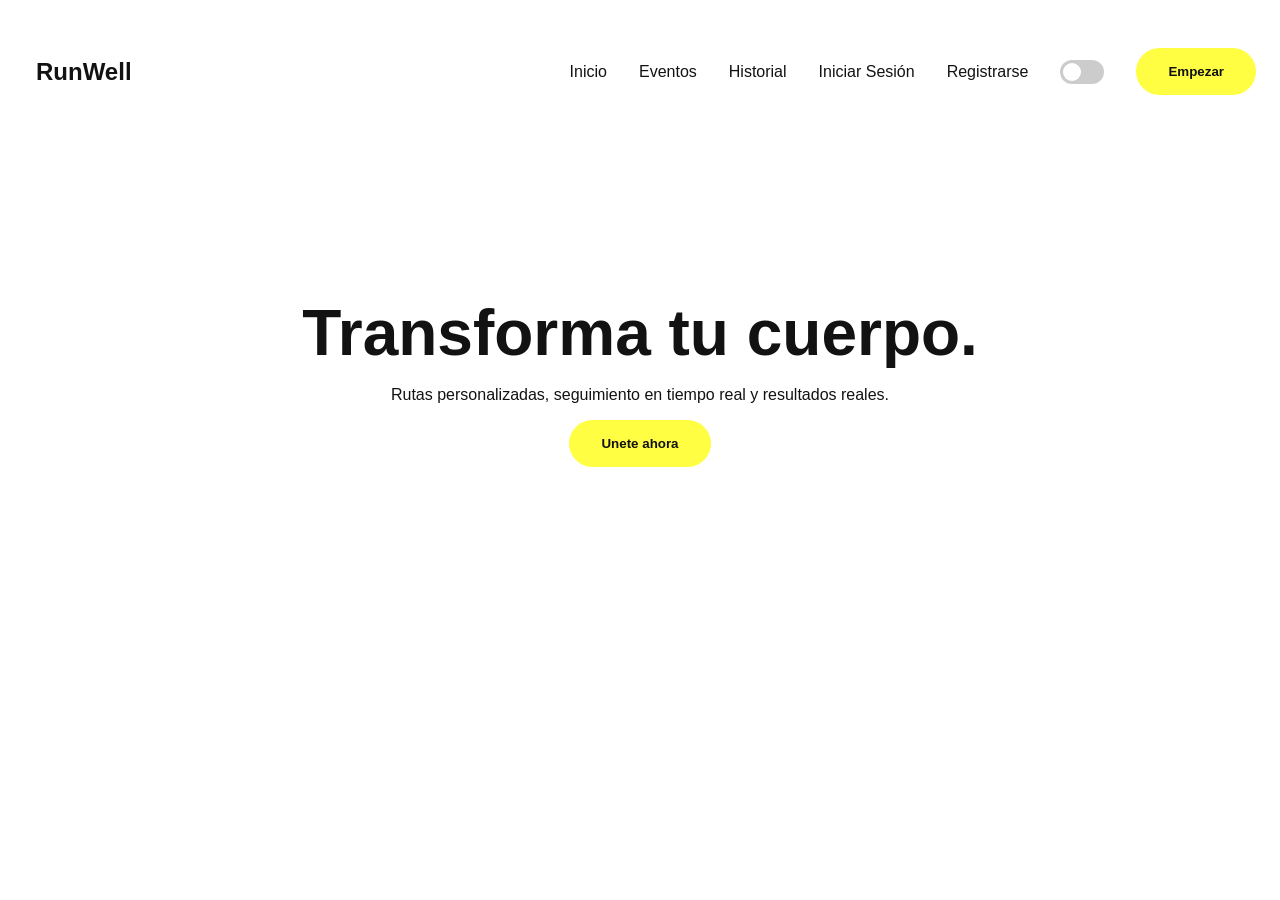
==== index.html @ 29b43680 "authModal.style.display = 'none' cambio de display flex por display none para ocultar el panel de se" ====
<!DOCTYPE html>
<html lang="es">
<head>
    <meta charset="UTF-8">
    <meta name="viewport" content="width=device-width, initial-scale=1.0">
    <title>RunWell</title>
    <!-- Estilos por capas (el orden importa: variables → base → resto) -->
    <link rel="stylesheet" href="css/variables.css">
    <link rel="stylesheet" href="css/base.css">
    <link rel="stylesheet" href="css/mapa.css">
    <link rel="stylesheet" href="css/secciones.css">
    <link rel="stylesheet" href="css/responsive.css">
    <!-- Leaflet CSS -->
    <link rel="stylesheet" href="https://unpkg.com/leaflet@1.9.4/dist/leaflet.css" />
</head>
<body>
    <header>
       <nav>
            <div class="nav-left" style="display: flex; align-items: center; gap: 12px;">
                <!-- Círculo de perfil (arriba a la izquierda) -->
                <div id="user-avatar-container" title="Perfil de usuario">
                    <img id="user-avatar-img" src="" alt="Avatar" style="width: 40px; height: 40px; border-radius: 50%; object-fit: cover; border: 2px solid var(--primary); display: none; cursor: pointer;">
                </div>
                <div class="logo">RunWell</div>
            </div>
            
            <!-- Botón de las 3 líneas (Hamburguesa) para móviles -->
            <button class="menu-toggle" id="menuToggle" aria-label="Abrir menú">
                <span></span>
                <span></span>
                <span></span>
            </button>

            <!-- Lista de navegación -->
            <ul id="items" class="nav-links">
                <li><a href="#" id="inicio-btn">Inicio</a></li>
                <li><a href="#" id="eventos-btn">Eventos</a></li>
                <li><a href="#" id="historial-btn">Historial</a></li>
                <!-- Opciones de autenticación -->
                <li><a href="#" id="login-nav-btn">Iniciar Sesión</a></li>
                <li><a href="#" id="register-nav-btn">Registrarse</a></li>
                <li id="logout-li" class="hidden"><a href="#" id="logout-nav-btn" style="color: #ff4d4d;">Cerrar Sesión</a></li>
                <li>
                    <label class="switch">
                        <input type="checkbox" id="theme-toggle">
                        <span class="slider"></span>
                    </label>
                </li>
                <li><button id="cta-btn">Empezar</button></li>
            </ul>
        </nav>
    </header>
    <main>
        <section class="hero">
            <h1>Transforma tu cuerpo.</h1>
            <p>Rutas personalizadas, seguimiento en tiempo real y resultados reales.</p>
            <button id="hero-btn">Unete ahora</button>
        </section>
        
        <section id="planes-section" class="planes-section hidden">
            <h2>Próximos Eventos</h2>
            <div class="planes-grid">
                <!-- Se llenará dinámicamente desde js/eventos.js -->
            </div>
        </section>
        <section id="historial-section" class="planes-section hidden">
    <h2>Historial de Actividades</h2>
    <div id="historial-lista" class="historial-grid"></div>
    <div style="text-align: center; margin-top: 1.5rem;">
      <button id="borrar-historial-btn" class="hidden">Limpiar Historial</button>
    </div>
  </section>
    </main>
    
    <!-- Capa de mapa a pantalla completa (fuera del <main> para no heredar sus estilos) -->
    <div id="map-container" class="map-hidden">
      <button id="close-map">X</button>
      <button id="locate-btn" title="Mi ubicación">📍</button>
      <div id="map"></div>
    </div>

    <!-- Panel flotante: distancia y ritmo en vivo mientras hay actividad -->
    <div id="hud-actividad" class="hud-hidden">
        <div class="hud-cell">
            <span class="hud-valor" id="hud-time">00:00</span>
            <span class="hud-label">Tiempo</span>
        </div>
        <div class="hud-cell">
            <span class="hud-valor" id="hud-dist">0.00</span>
            <span class="hud-label">Kilómetros</span>
        </div>
        <div class="hud-cell">
            <span class="hud-valor" id="hud-ritmo">--:--</span>
            <span class="hud-label">min/km</span>
        </div>
    </div>

    <!-- Prompt de proximidad: aparece cuando estás cerca de una ruta -->
    <div id="proximity-prompt" class="proximity-hidden" role="alertdialog" aria-live="polite">
        <button id="pp-close" class="pp-close" title="Cerrar">✕</button>
        <p class="pp-title">¡Estás en <strong id="pp-ruta">—</strong>!</p>
        <p class="pp-dist" id="pp-dist"></p>
        <p class="pp-sub">¿Qué quieres iniciar?</p>
        <div class="pp-actions">
            <button id="pp-trote" class="pp-btn">🏃 Trote</button>
            <button id="pp-carrera" class="pp-btn pp-btn-alt">⚡ Carrera</button>
        </div>
        <button id="pp-ignorar" class="pp-ignore">Ahora no</button>
    </div>

    <!-- Leaflet JS (global: se carga antes que los módulos de la app) -->
    <script src="https://unpkg.com/leaflet@1.9.4/dist/leaflet.js"></script>
    <!-- MODAL / CONTENEDOR DE AUTENTICACIÓN -->
    <div id="auth-modal" class="map-hidden" style="position: fixed; top: 0; left: 0; width: 100vw; height: 100vh; background: rgba(0,0,0,0.8); z-index: 2000; display: none; justify-content: center; align-items: center; padding: 20px; box-sizing: border-box;">
        <div style="background: var(--bg); color: var(--text); padding: 30px; border-radius: 16px; width: 100%; max-width: 450px; position: relative; border: 2px solid var(--primary); max-height: 90vh; overflow-y: auto;">
            <button id="close-auth-modal" style="position: absolute; top: 15px; right: 15px; background: transparent; border: none; font-size: 20px; color: var(--text); cursor: pointer; font-weight: bold;">✕</button>
            
            <!-- FORMULARIO DE INICIAR SESIÓN -->
            <div id="login-form-container">
                <h2 style="text-align: center; margin-bottom: 20px;">Iniciar Sesión</h2>
                <!-- Imagen de perfil centrada arriba en el formulario -->
                <div style="text-align: center; margin-bottom: 20px;">
                    <img id="login-preview-avatar" src="https://via.placeholder.com/80" alt="Perfil" style="width: 80px; height: 80px; border-radius: 50%; object-fit: cover; border: 3px solid var(--primary); display: inline-block;">
                </div>
                <form id="login-form" style="display: flex; flex-direction: column; gap: 15px;">
                    <div>
                        <label style="display: block; margin-bottom: 5px; font-size: 0.9rem;">Correo Electrónico</label>
                        <input type="email" id="login-email" required style="width: 100%; padding: 10px; border-radius: 8px; border: 1px solid var(--text); background: var(--bg); color: var(--text); box-sizing: border-box;">
                    </div>
                    <div>
                        <label style="display: block; margin-bottom: 5px; font-size: 0.9rem;">Contraseña</label>
                        <input type="password" id="login-password" required style="width: 100%; padding: 10px; border-radius: 8px; border: 1px solid var(--text); background: var(--bg); color: var(--text); box-sizing: border-box;">
                    </div>
                    <button type="submit" style="margin-top: 10px; width: 100%; padding: 12px; font-size: 1rem;">Entrar</button>
                </form>
                <p style="text-align: center; margin-top: 15px; font-size: 0.9rem;">
                    ¿No tienes cuenta? <a href="#" id="switch-to-register" style="color: var(--primary); font-weight: bold;">Regístrate aquí</a>
                </p>
            </div>

            <!-- FORMULARIO DE REGISTRO -->
            <div id="register-form-container" class="hidden">
                <h2 style="text-align: center; margin-bottom: 20px;">Crear Cuenta</h2>
                <form id="register-form" style="display: flex; flex-direction: column; gap: 12px;">
                    <div style="text-align: center;">
                        <label style="display: block; margin-bottom: 5px; font-size: 0.9rem;">Foto de Perfil</label>
                        <input type="file" id="reg-avatar" accept="image/*" style="font-size: 0.85rem;">
                    </div>
                    <div>
                        <label style="display: block; margin-bottom: 5px; font-size: 0.9rem;">Nombre</label>
                        <input type="text" id="reg-nombre" required style="width: 100%; padding: 8px; border-radius: 8px; border: 1px solid var(--text); background: var(--bg); color: var(--text); box-sizing: border-box;">
                    </div>
                    <div>
                        <label style="display: block; margin-bottom: 5px; font-size: 0.9rem;">Apellido</label>
                        <input type="text" id="reg-apellido" required style="width: 100%; padding: 8px; border-radius: 8px; border: 1px solid var(--text); background: var(--bg); color: var(--text); box-sizing: border-box;">
                    </div>
                    <div>
                        <label style="display: block; margin-bottom: 5px; font-size: 0.9rem;">Correo Electrónico</label>
                        <input type="email" id="reg-email" required style="width: 100%; padding: 8px; border-radius: 8px; border: 1px solid var(--text); background: var(--bg); color: var(--text); box-sizing: border-box;">
                    </div>
                    <div>
                        <label style="display: block; margin-bottom: 5px; font-size: 0.9rem;">Contraseña</label>
                        <input type="password" id="reg-password" required style="width: 100%; padding: 8px; border-radius: 8px; border: 1px solid var(--text); background: var(--bg); color: var(--text); box-sizing: border-box;">
                    </div>
                    <div>
                        <label style="display: block; margin-bottom: 5px; font-size: 0.9rem;">Confirmar Contraseña</label>
                        <input type="password" id="reg-confirm-password" required style="width: 100%; padding: 8px; border-radius: 8px; border: 1px solid var(--text); background: var(--bg); color: var(--text); box-sizing: border-box;">
                    </div>
                    <button type="submit" style="margin-top: 5px; width: 100%; padding: 12px; font-size: 1rem;">Registrarse</button>
                </form>
                <p style="text-align: center; margin-top: 15px; font-size: 0.9rem;">
                    ¿Ya tienes cuenta? <a href="#" id="switch-to-login" style="color: var(--primary); font-weight: bold;">Inicia Sesión</a>
                </p>
            </div>
        </div>
    </div>
    <!-- Módulos ES: el navegador resuelve js/main.js y sus imports -->
    <script type="module" src="js/main.js"></script>
</body>
</html>
---- css/variables.css ----
/* RunWell — variables globales y tema (base del cascade) */

:root {
    --bg: #ffffff;
    --text: #121212;
    --primary: #FFFE42;
}

/* Variables para modo oscuro */
.dark-theme {
    --bg: #121212;
    --text: #ffffff;
    --primary: #d4d400;
}

/* Hack para que los mapas de OpenStreetMap no brillen tanto */
.dark-theme #map {
    filter: invert(90%) hue-rotate(180deg);
}

/* Asegurar que el contenedor del mapa también use el fondo oscuro */
.dark-theme #map-container.map-active {
    background-color: var(--bg);
}

body {
    margin: 0;
    font-family: 'Segoe UI', sans-serif;
    background-color: var(--bg);
    color: var(--text);
}
/* Prevenir desbordamiento horizontal y scroll en dispositivos móviles */
html, body {
    max-width: 100vw;
    overflow-x: hidden;
    margin: 0;
    padding: 0;
}
---- css/base.css ----
/* RunWell — layout base: nav, hero, botones, switch de tema, menú hamburguesa */

nav {
    display: flex;
    justify-content: space-between;
    padding: 2rem 5%;
    align-items: center;
}

nav ul { display: flex; list-style: none; gap: 2rem; align-items: center; }

.logo {
    color: var(--text);
    font-size: 1.5rem;
    font-weight: bold;
}

.hero {
    text-align: center;
    padding: 100px 20px;
    display: block !important;
}

h1 { font-size: 4rem; margin-bottom: 1rem; }

a {  
  text-decoration: none;
  color: var(--text);
}

button {
    background-color: var(--primary);
    color: #121212;
    border: none;
    padding: 1rem 2rem;
    border-radius: 50px;
    cursor: pointer;
    font-weight: bold;
    transition: transform 0.3s ease;
}

button:hover { transform: scale(1.1); }
.map-hidden { display: none; }

/* Clase para ocultar elementos */
.hidden { display: none !important; }
/* Toggle Switch */
.switch {
    position: relative;
    display: inline-block;
    width: 44px;
    height: 24px;
    cursor: pointer;
    vertical-align: middle;
}

.switch input { display: none; }

.slider {
    position: absolute;
    top: 0; left: 0;
    right: 0; bottom: 0;
    background-color: #ccc;
    border-radius: 24px;
    transition: 0.3s;
}

.slider::before {
    content: "";
    position: absolute;
    height: 18px;
    width: 18px;
    left: 3px;
    bottom: 3px;
    background-color: white;
    border-radius: 50%;
    transition: 0.3s;
}

.switch input:checked + .slider {
    background-color: var(--primary);
}

.switch input:checked + .slider::before {
    transform: translateX(20px);
}
/* --- ESTILOS DEL MENÚ MÓVIL (HAMBURGUESA) --- */

/* Ocultar el botón de 3 líneas en pantallas grandes (PC) */
.menu-toggle {
    display: none;
    flex-direction: column;
    justify-content: space-between;
    width: 30px;
    height: 21px;
    background: transparent;
    border: none;
    cursor: pointer;
    padding: 0;
    z-index: 100;
}

.menu-toggle span {
    width: 100%;
    height: 3px;
    background-color: var(--text);
    border-radius: 2px;
    transition: all 0.3s ease;
}
---- css/mapa.css ----
/* RunWell — mapa, marcadores, popups, prompt de proximidad y panel HUD */

#map-container.map-active {
    display: block;
    position: fixed;
    top: 0; left: 0;
    width: 100vw; height: 100vh;
    z-index: 1000;
    background-color: var(--bg);
}
#map { width: 100%; height: 100%; }

/* Estilo moderno para el botón cerrar */
#close-map {
    position: absolute;
    top: 20px;
    right: 20px;
    z-index: 1001;
    width: 40px;
    height: 40px;
    border-radius: 50%;
    border: none;
    background-color: var(--primary);
    color: var(--text);
    font-weight: bold;
    cursor: pointer;
    box-shadow: 0 2px 10px rgba(0,0,0,0.2);
    display: flex;
    align-items: center;
    justify-content: center;
    padding: 0;
    transition: transform 0.2s;
    font-size: 20px;
}

#close-map:hover { transform: scale(1.1); }

/* Botón para centrar en la ubicación del usuario */
#locate-btn {
    position: absolute;
    bottom: 20px;
    left: 20px;
    z-index: 1001;
    width: 40px;
    height: 40px;
    border-radius: 50%;
    border: none;
    background-color: var(--primary);
    color: var(--text);
    font-size: 20px;
    cursor: pointer;
    box-shadow: 0 2px 10px rgba(0,0,0,0.2);
    display: flex;
    align-items: center;
    justify-content: center;
    padding: 0;
    transition: transform 0.2s;
}

#locate-btn:hover { transform: scale(1.1); }

/* Marcadores personalizados */
.custom-marker {
    background-color: var(--primary);
    border: 2px solid var(--text);
    border-radius: 50%;
    width: 15px !important;
    height: 15px !important;
}

/* Marcador de la ubicación del usuario */
.user-marker {
    background-color: #4285F4;
    border: 2px solid #ffffff;
    border-radius: 50%;
    box-shadow: 0 0 8px rgba(66, 133, 244, 0.7);
    width: 20px !important;
    height: 20px !important;
}

/* Alerta de error del GPS (la crea js/geolocalizacion.js) */
#alerta-gps {
    position: fixed;
    bottom: 20px;
    right: 20px;
    z-index: 2000;
    background: #ff4d4d;
    color: white;
    padding: 12px 18px;
    border-radius: 8px;
    font-weight: bold;
    box-shadow: 0 4px 12px rgba(0, 0, 0, 0.3);
    font-size: 0.9rem;
    transition: opacity 0.3s;
}

#alerta-gps.oculta { opacity: 0; }

/* Variante informativa (coordenadas/precisión al pulsar 📍): no es un error */
#alerta-gps.info { background: #2563eb; }

.popup-btn {
    margin-top: 5px;
    width: 100%;
    cursor: pointer;
    background-color: var(--primary);
    border: none;
    padding: 5px;
    border-radius: 5px;
    font-weight: bold;
}
/* --- PROMPT DE PROXIMIDAD (detección de ruta cercana) --- */
.proximity-hidden { display: none !important; }

#proximity-prompt {
    position: fixed;
    bottom: 24px;
    left: 50%;
    transform: translateX(-50%) translateY(0);
    z-index: 1200;
    width: min(92vw, 360px);
    padding: 18px 20px;
    background-color: var(--bg);
    color: var(--text);
    border: 2px solid var(--primary);
    border-radius: 16px;
    box-shadow: 0 8px 30px rgba(0, 0, 0, 0.35);
    text-align: center;
    animation: fadeIn 0.35s ease-out;
}

.pp-close {
    position: absolute;
    top: 8px;
    right: 10px;
    width: 28px;
    height: 28px;
    padding: 0;
    border-radius: 50%;
    background: transparent;
    color: var(--text);
    font-size: 16px;
    font-weight: bold;
}

.pp-title {
    margin: 0 24px 4px 0;
    font-size: 1.1rem;
    font-weight: bold;
}

.pp-dist {
    margin: 0 0 6px;
    font-size: 0.85rem;
    opacity: 0.75;
}

.pp-sub {
    margin: 8px 0 12px;
    font-size: 0.95rem;
    opacity: 0.9;
}

.pp-actions {
    display: flex;
    gap: 10px;
    justify-content: center;
}

.pp-btn {
    flex: 1;
    padding: 12px 10px;
    font-size: 0.95rem;
    background-color: var(--primary);
    color: #121212;
}

.pp-btn-alt {
    background-color: var(--text);
    color: var(--bg);
}

.pp-ignore {
    margin-top: 10px;
    padding: 8px 16px;
    background: transparent;
    color: var(--text);
    border: 1px solid var(--text);
    font-size: 0.85rem;
    font-weight: normal;
    opacity: 0.8;
}

/* Etiqueta del tipo de actividad dentro del popup */
.popup-tipo {
    display: inline-block;
    margin-bottom: 6px;
    padding: 2px 10px;
    font-size: 0.8rem;
    font-weight: bold;
    border-radius: 20px;
    background-color: var(--primary);
    color: #121212;
}

/* --- PANEL EN VIVO DE LA ACTIVIDAD (distancia y ritmo) --- */
.hud-hidden { display: none !important; }

#hud-actividad {
    position: fixed;
    top: 12px;
    left: 50%;
    transform: translateX(-50%);
    z-index: 1050;
    display: flex;
    gap: 18px;
    padding: 10px 18px;
    background-color: var(--bg);
    color: var(--text);
    border: 2px solid var(--primary);
    border-radius: 14px;
    box-shadow: 0 4px 18px rgba(0, 0, 0, 0.3);
    text-align: center;
}

.hud-cell {
    display: flex;
    flex-direction: column;
    min-width: 64px;
}

.hud-valor {
    font-size: 1.3rem;
    font-weight: bold;
    font-variant-numeric: tabular-nums;
    line-height: 1.1;
}

.hud-label {
    font-size: 0.65rem;
    text-transform: uppercase;
    letter-spacing: 0.5px;
    opacity: 0.7;
}

/* --- MEJORAS DE UX/UI --- */
/* Mover los controles de Zoom de Leaflet para evitar que los tape el HUD */
.leaflet-top.leaflet-left {
    top: 70px;
}

/* Estilos de los popups en el mapa */
.leaflet-popup-content-wrapper {
    background-color: var(--bg);
    color: var(--text);
    border: 1px solid var(--primary);
    border-radius: 12px;
}

.leaflet-popup-tip {
    background-color: var(--bg);
}

/* Forzar que el contenedor del mapa ocupe exactamente la pantalla visible */
#map-container.map-active {
    position: fixed;
    top: 0;
    left: 0;
    width: 100vw;
    height: 100vh;
    z-index: 1000;
}
/* Usar el alto dinámico real del navegador móvil (dvh) */
#map-container.map-active {
    height: 100dvh !important;
    width: 100% !important;
}
/* Marcador de ruta con actividad en curso (verde) */
.custom-marker.activo {
    background-color: #2ecc71 !important; /* Verde brillante */
    border: 2px solid #ffffff !important;
    box-shadow: 0 0 10px rgba(46, 204, 113, 0.8);
    transform: scale(1.2); /* Un poco más grande para que destaque */
}
---- css/secciones.css ----
/* RunWell — secciones de contenido: eventos y historial */

/* --- ANIMACIONES --- */
@keyframes fadeIn {
    from { opacity: 0; transform: translateY(20px); }
    to { opacity: 1; transform: translateY(0); }
}

.fade-in { animation: fadeIn 0.5s ease-out forwards; }

/* --- SECCIÓN DE EVENTOS --- */
.planes-section { padding: 50px 20px; text-align: center; }

.planes-grid {
    display: grid;
    grid-template-columns: repeat(auto-fit, minmax(250px, 1fr));
    gap: 20px;
    margin-top: 30px;
    max-width: 800px;
    margin-left: auto;
    margin-right: auto;
}

.event-card {
    border: 2px solid var(--text);
    padding: 20px;
    border-radius: 15px;
}

/* --- HISTORIAL DE ACTIVIDADES --- */
.historial-grid {
    display: grid;
    grid-template-columns: repeat(auto-fill, minmax(280px, 1fr));
    gap: 1.5rem;
    max-width: 1000px;
    margin: 2rem auto;
    padding: 0 1rem;
}

#borrar-historial-btn {
    background-color: transparent;
    color: #ff4d4d;
    border: 1px solid #ff4d4d;
    padding: 0.5rem 1.25rem;
    border-radius: 8px;
    cursor: pointer;
    font-weight: bold;
    transition: background-color 0.2s, color 0.2s;
}

#borrar-historial-btn:hover {
    background-color: #ff4d4d;
    color: #ffffff;
}

/* Tarjetas de historial — MODO CLARO */
.historial-grid > div,
.plane-card {
    background-color: #ffffff;
    color: #000000;
    border: 1.5px solid #000000;
    border-radius: 12px;
    padding: 16px;
    box-shadow: none;
}

.historial-grid > div *,
.plane-card * {
    color: #000000;
}

/* Tarjetas de historial — MODO OSCURO (la app aplica body.dark-theme) */
.dark-theme .historial-grid > div,
.dark-theme .plane-card {
    background-color: #121212;
    color: #ffffff;
    border: 1.5px solid #ffffff;
    box-shadow: none;
}

.dark-theme .historial-grid > div *,
.dark-theme .plane-card * {
    color: #ffffff;
}

/* --- TARJETAS DE EVENTOS EN MODO OSCURO --- */
/* (antes usaban body.dark-mode / [data-theme="dark"], clases que la app
   nunca aplica: las reglas no hacían nada) */
.dark-theme .event-card {
    background-color: #1e1e1e;
    color: #ffffff;
    border: 1px solid rgba(255, 255, 255, 0.1);
}

.dark-theme .event-card h3,
.dark-theme .event-card p {
    color: #ffffff;
}

.dark-theme .event-card button {
    background-color: var(--primary);
    color: #000000;
    font-weight: bold;
}
---- css/responsive.css ----
/* RunWell — media queries: móvil, navbar y menú desplegable */

/* Ajuste para pantallas móviles */
@media (max-width: 600px) {
    #hud-actividad {
        width: 90vw;
        padding: 8px 12px;
        gap: 10px;
    }

    .hud-valor {
        font-size: 1.1rem;
    }

    .hud-label {
        font-size: 0.55rem;
    }
}
/* --- CORRECCIÓN DE LAYOUT MÓVIL (NAVBAR Y MAPA) --- */

/* 1. Ajuste del Header/Navbar para que no se corte a la derecha */
header, nav {
    max-width: 100% !important;
    box-sizing: border-box !important;
    padding-left: 12px !important;
    padding-right: 12px !important;
    overflow: hidden;
}
/* Reducir espacio de la navegación en pantallas móviles */
@media (max-width: 600px) {
    nav a, nav ul li {
        font-size: 0.85rem !important;
        margin: 0 4px !important;
    }

    /* Asegurar que el botón Empezar sea visible y no se desborde */
    #hero-btn, header button {
        padding: 6px 12px !important;
        font-size: 0.8rem !important;
    }

    /* 2. Corregir el mapa y elevar el botón flotante de ubicacion (abajo a la izquierda)
       (antes apuntaba a #btn-ubicar/.locate-btn/#btnUbicar, que no existen:
       el id real es locate-btn, así que la regla no se aplicaba) */
    #locate-btn {
        bottom: 30px !important;
        left: 15px !important;
        z-index: 1001 !important;
    }

    /* Elevar los controles de Zoom para que no estorben */
    .leaflet-bottom.leaflet-left {
        bottom: 25px !important;
    }

    /* Botón X de cerrar mapa ajustado para no quedar tan al borde */
    #close-map {
        top: 15px !important;
        right: 15px !important;
        z-index: 1001 !important;
    }
}
/* --- ESTILOS COMPLETOS DEL MENÚ MÓVIL --- */
@media (max-width: 768px) {
    /* 1. Mostrar el botón de las 3 líneas en el teléfono */
    .menu-toggle {
        display: flex !important;
    }

    /* 2. Estilo de la barra desplegable grande y con fondo sólido */
    nav ul.nav-links, nav ul#items {
        position: absolute;
        top: 70px;
        left: 0;
        width: 100%;
        background-color: var(--bg) !important;
        flex-direction: column;
        align-items: center;
        padding: 30px 0;
        gap: 20px;
        box-shadow: 0 15px 25px rgba(0,0,0,0.5);
        border-bottom: 2px solid var(--primary);
        z-index: 999;
        display: none !important; 
    }

    /* 3. Mostrar el menú cuando JavaScript active la clase */
    nav ul.nav-links.active, nav ul#items.active {
        display: flex !important;
    }

    /* 4. Tamaño cómodo para los enlaces del menú */
    nav ul#items li a {
        font-size: 1.15rem;
        font-weight: 600;
        padding: 5px 10px;
    }
}
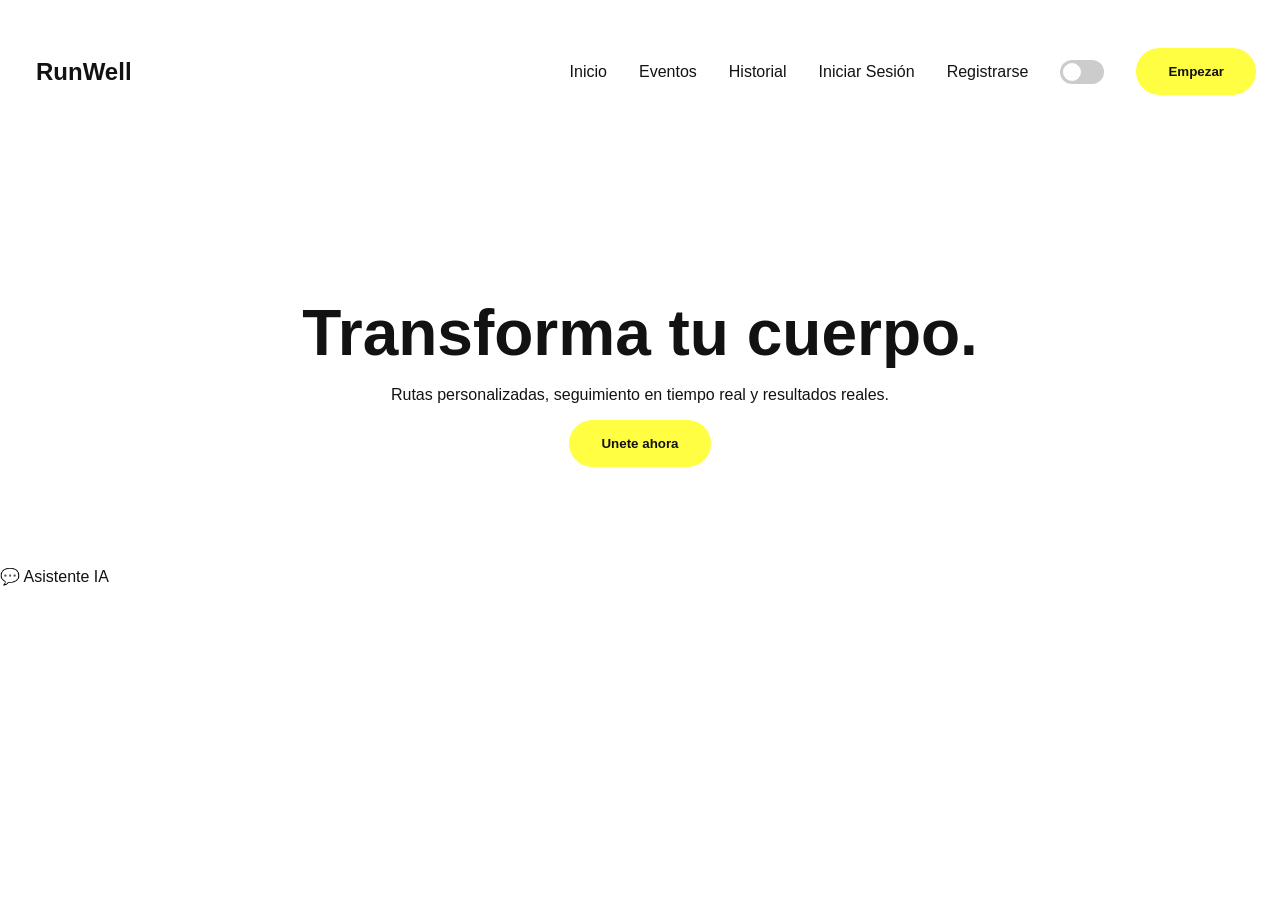
==== commit 8ac56655: "fix: update activities table schema and integrate AI chatbot - Se configuró la columna id con uuid y" ====
--- a/index.html
+++ b/index.html
@@ -142,10 +142,23 @@
             <div id="register-form-container" class="hidden">
                 <h2 style="text-align: center; margin-bottom: 20px;">Crear Cuenta</h2>
                 <form id="register-form" style="display: flex; flex-direction: column; gap: 12px;">
-                    <div style="text-align: center;">
-                        <label style="display: block; margin-bottom: 5px; font-size: 0.9rem;">Foto de Perfil</label>
-                        <input type="file" id="reg-avatar" accept="image/*" style="font-size: 0.85rem;">
-                    </div>
+                    <div style="text-align: center; margin-bottom: 15px;">
+    <label style="display: block; margin-bottom: 5px; font-size: 0.9rem;">Foto de Perfil</label>
+    <div style="position: relative; width: 80px; height: 80px; margin: 0 auto; border-radius: 50%; overflow: hidden; border: 3px solid var(--primary); cursor: pointer;" onclick="document.getElementById('reg-avatar').click();">
+        <img id="reg-preview-avatar" src="https://via.placeholder.com/80" alt="Preview" style="width: 100%; height: 100%; object-fit: cover;">
+    </div>
+    <input type="file" id="reg-avatar" accept="image/*" style="display: none;" onchange="
+        const file = this.files[0];
+        if (file) {
+            const reader = new FileReader();
+            reader.onload = function(e) {
+                document.getElementById('reg-preview-avatar').src = e.target.result;
+            }
+            reader.readAsDataURL(file);
+        }
+    ">
+    <span style="font-size: 0.8rem; color: gray; display: block; margin-top: 5px;">Haz clic en el círculo para elegir foto</span>
+</div>
                     <div>
                         <label style="display: block; margin-bottom: 5px; font-size: 0.9rem;">Nombre</label>
                         <input type="text" id="reg-nombre" required style="width: 100%; padding: 8px; border-radius: 8px; border: 1px solid var(--text); background: var(--bg); color: var(--text); box-sizing: border-box;">
@@ -174,7 +187,51 @@
             </div>
         </div>
     </div>
+    <!-- Prompt de proximidad: aparece cuando estás cerca de una ruta -->
+    <div id="proximity-prompt" class="proximity-hidden" role="alertdialog" aria-live="polite">
+        <button id="pp-close" class="pp-close" title="Cerrar">✕</button>
+        <p class="pp-title">¡Estás en <strong id="pp-ruta">—</strong>!</p>
+        <p class="pp-dist" id="pp-dist"></p>
+        <p class="pp-sub">¿Qué quieres iniciar?</p>
+        <div class="pp-actions">
+            <button id="pp-trote" class="pp-btn">🏃 Trote</button>
+            <button id="pp-carrera" class="pp-btn pp-btn-alt">⚡ Carrera</button>
+        </div>
+        <button id="pp-ignorar" class="pp-ignore">Ahora no</button>
+    </div>
+
+    <!-- ========================================== -->
+    <!-- CHATBOT FLOTANTE DE IA PARA LA PROFESORA     -->
+    <!-- ========================================== -->
+    <div id="chatbot-toggle-btn" class="chatbot-btn">
+        💬 Asistente IA
+    </div>
+
+    <div id="chatbot-container" class="chatbot-box hidden">
+        <div class="chatbot-header">
+            <span>RunWell Bot 🤖</span>
+            <button id="chatbot-close">✕</button>
+        </div>
+        <div id="chatbot-messages" class="chatbot-messages">
+            <div class="bot-msg">¡Hola! Soy tu asistente de RunWell. ¿En qué te ayudo con tus rutas o entrenamientos?</div>
+        </div>
+        <div class="chatbot-input-area">
+            <input type="text" id="chatbot-input" placeholder="Escribe tu duda..." />
+            <button id="chatbot-send">Enviar</button>
+        </div>
+    </div>
+    <!-- ========================================== -->
+
+    <!-- Leaflet JS (global: se carga antes que los módulos de la app) -->
+    <script src="https://unpkg.com/leaflet@1.9.4/dist/leaflet.js"></script>
+    <!-- MODAL / CONTENEDOR DE AUTENTICACIÓN -->
+    <div id="auth-modal" class="map-hidden" ... (todo tu modal de auth de siempre) ...</div>
+
     <!-- Módulos ES: el navegador resuelve js/main.js y sus imports -->
     <script type="module" src="js/main.js"></script>
 </body>
 </html>
+    <!-- Módulos ES: el navegador resuelve js/main.js y sus imports -->
+    <script type="module" src="js/main.js"></script>
+</body>
+</html>
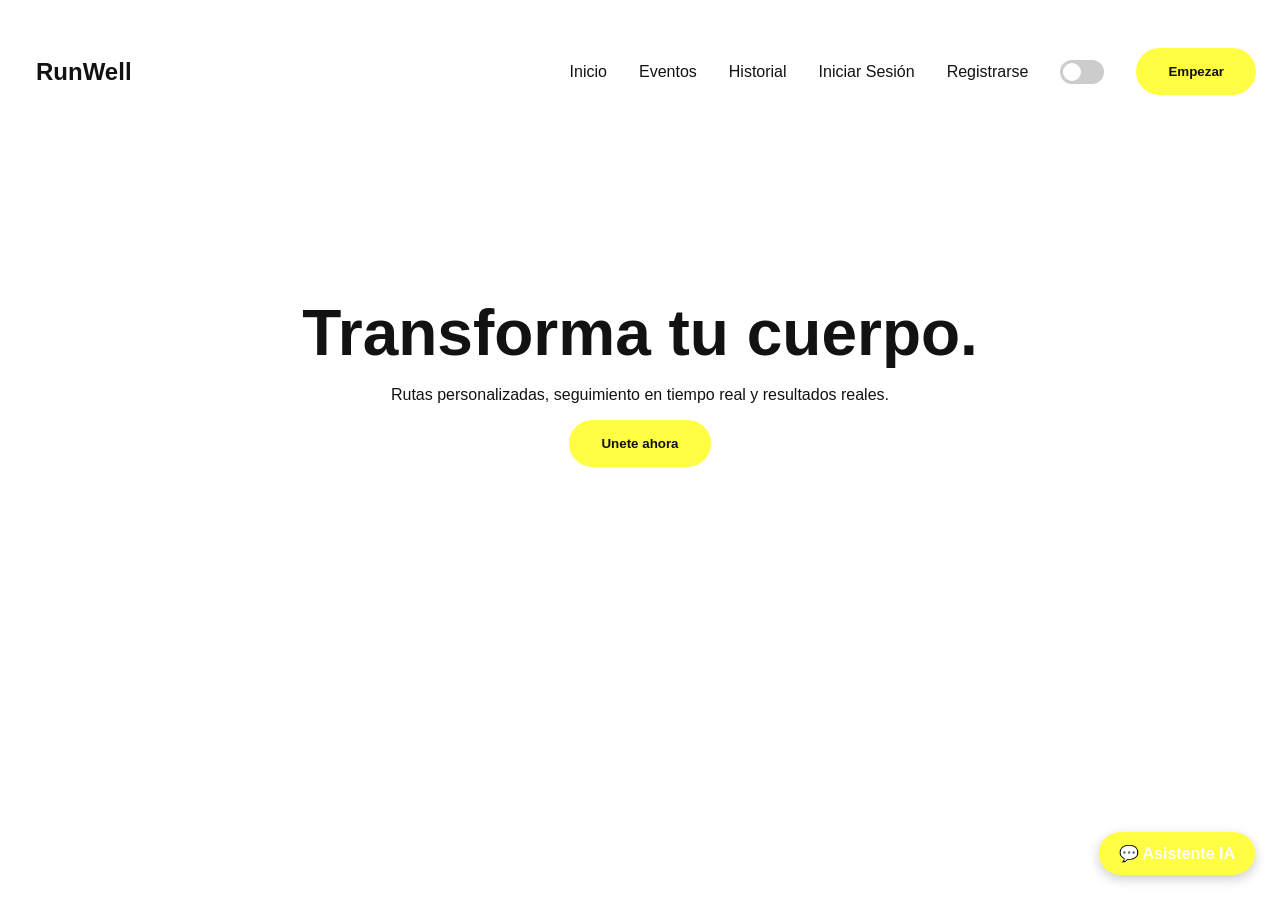
==== commit 539f5cd3: "style: link chatbot.css stylesheet in index.html Se agregó la vinculación de la hoja de estilos chat" ====
--- a/index.html
+++ b/index.html
@@ -12,6 +12,7 @@
     <link rel="stylesheet" href="css/responsive.css">
     <!-- Leaflet CSS -->
     <link rel="stylesheet" href="https://unpkg.com/leaflet@1.9.4/dist/leaflet.css" />
+    <link rel="stylesheet" href="css/chatbot.css">
 </head>
 <body>
     <header>
--- a/css/chatbot.css
+++ b/css/chatbot.css
@@ -0,0 +1,138 @@
+/* ========================================== */
+/* ESTILOS DEL CHATBOT DE IA - RunWell        */
+/* ========================================== */
+
+/* Botón flotante para abrir/cerrar el chat */
+.chatbot-btn {
+    position: fixed;
+    bottom: 25px;
+    right: 25px;
+    background-color: var(--primary, #007bff);
+    color: #fff;
+    padding: 12px 20px;
+    border-radius: 50px;
+    cursor: pointer;
+    font-weight: bold;
+    box-shadow: 0 4px 12px rgba(0, 0, 0, 0.2);
+    z-index: 2500;
+    transition: transform 0.2s ease, background-color 0.2s ease;
+    display: flex;
+    align-items: center;
+    gap: 8px;
+}
+
+.chatbot-btn:hover {
+    transform: scale(1.05);
+    opacity: 0.95;
+}
+
+/* Contenedor principal de la caja de chat */
+.chatbot-box {
+    position: fixed;
+    bottom: 90px;
+    right: 25px;
+    width: 350px;
+    height: 450px;
+    background: var(--bg, #ffffff);
+    color: var(--text, #333333);
+    border: 2px solid var(--primary, #007bff);
+    border-radius: 16px;
+    box-shadow: 0 8px 24px rgba(0, 0, 0, 0.25);
+    display: flex;
+    flex-direction: column;
+    z-index: 2500;
+    overflow: hidden;
+    transition: opacity 0.3s ease, transform 0.3s ease;
+}
+
+/* Clase para ocultar el chat */
+.chatbot-box.hidden {
+    display: none;
+}
+
+/* Cabecera del chat */
+.chatbot-header {
+    background: var(--primary, #007bff);
+    color: #fff;
+    padding: 12px 16px;
+    display: flex;
+    justify-content: space-between;
+    align-items: center;
+    font-weight: bold;
+}
+
+.chatbot-header button {
+    background: transparent;
+    border: none;
+    color: #fff;
+    font-size: 18px;
+    cursor: pointer;
+}
+
+/* Área de mensajes */
+.chatbot-messages {
+    flex: 1;
+    padding: 15px;
+    overflow-y: auto;
+    display: flex;
+    flex-direction: column;
+    gap: 10px;
+    background: rgba(0, 0, 0, 0.02);
+}
+
+/* Burbujas de mensajes */
+.bot-msg, .user-msg {
+    max-width: 80%;
+    padding: 10px 14px;
+    border-radius: 12px;
+    font-size: 0.9rem;
+    line-height: 1.4;
+    word-wrap: break-word;
+}
+
+.bot-msg {
+    background: rgba(0, 123, 255, 0.1);
+    color: var(--text, #333);
+    align-self: flex-start;
+    border-bottom-left-radius: 2px;
+}
+
+.user-msg {
+    background: var(--primary, #007bff);
+    color: #fff;
+    align-self: flex-end;
+    border-bottom-right-radius: 2px;
+}
+
+/* Área inferior de escritura */
+.chatbot-input-area {
+    padding: 10px;
+    display: flex;
+    gap: 8px;
+    border-top: 1px solid rgba(0, 0, 0, 0.1);
+    background: var(--bg, #fff);
+}
+
+.chatbot-input-area input {
+    flex: 1;
+    padding: 8px 12px;
+    border-radius: 8px;
+    border: 1px solid var(--text, #ccc);
+    background: var(--bg, #fff);
+    color: var(--text, #333);
+    outline: none;
+}
+
+.chatbot-input-area button {
+    padding: 8px 14px;
+    border: none;
+    border-radius: 8px;
+    background: var(--primary, #007bff);
+    color: #fff;
+    cursor: pointer;
+    font-weight: bold;
+}
+
+.chatbot-input-area button:hover {
+    opacity: 0.9;
+}
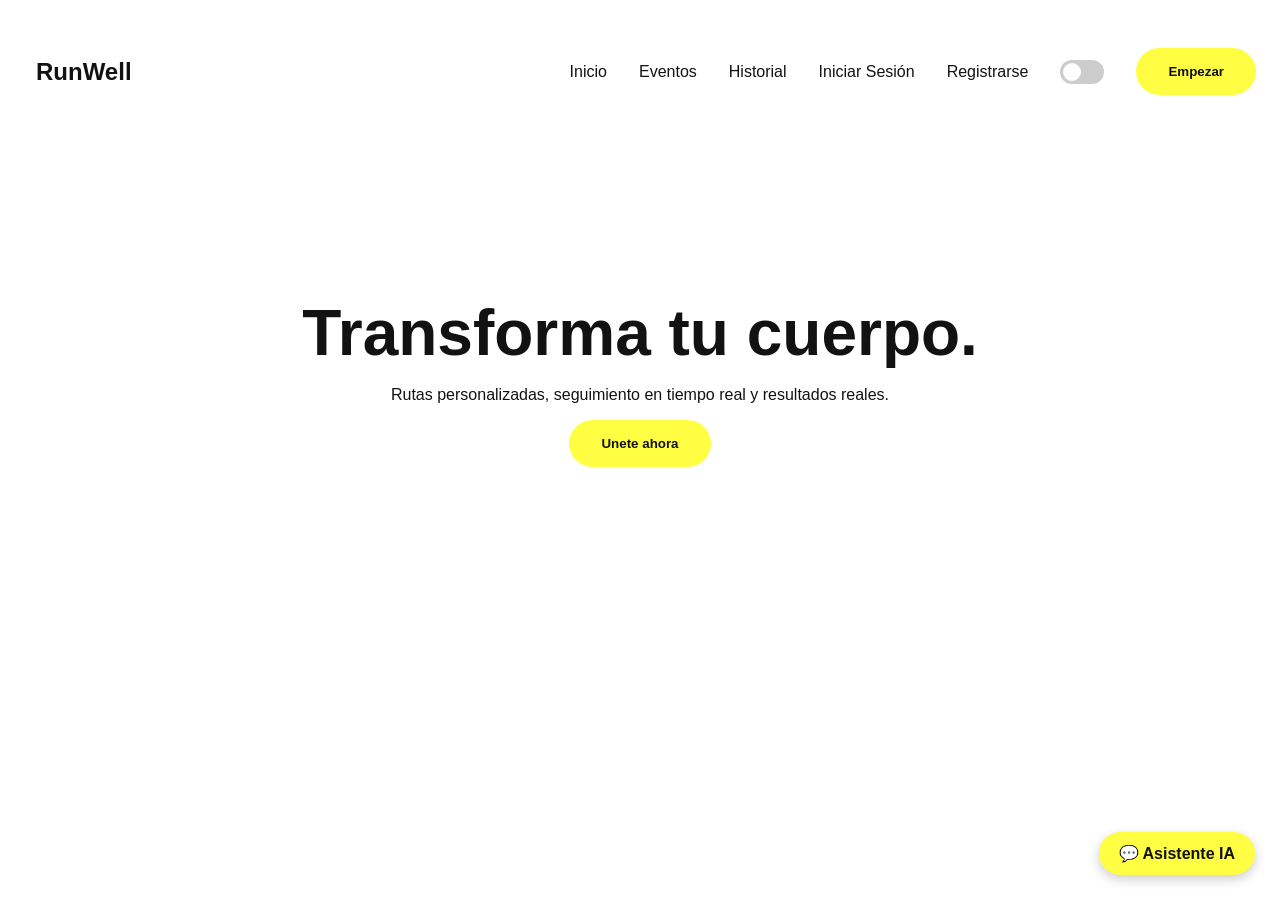
==== commit 5a005cc8: "feat: add favicons for all devices and browsers" ====
--- a/index.html
+++ b/index.html
@@ -4,6 +4,11 @@
     <meta charset="UTF-8">
     <meta name="viewport" content="width=device-width, initial-scale=1.0">
     <title>RunWell</title>
+    <!-- Favicon -->
+    <link rel="icon" type="image/png" sizes="16x16" href="icons/favicon-16x16.png">
+    <link rel="icon" type="image/png" sizes="32x32" href="icons/favicon-32x32.png">
+    <link rel="apple-touch-icon" sizes="180x180" href="icons/apple-touch-icon.png">
+    <link rel="manifest" href="icons/site.webmanifest">
     <!-- Estilos por capas (el orden importa: variables → base → resto) -->
     <link rel="stylesheet" href="css/variables.css">
     <link rel="stylesheet" href="css/base.css">
--- a/css/chatbot.css
+++ b/css/chatbot.css
@@ -1,32 +1,25 @@
-/* ========================================== */
-/* ESTILOS DEL CHATBOT DE IA - RunWell        */
-/* ========================================== */
+/* ========================================= */
+/* ESTILOS DEL CHATBOT DE IA - RunWell       */
+/* ========================================= */
 
-/* Botón flotante para abrir/cerrar el chat */
 .chatbot-btn {
     position: fixed;
     bottom: 25px;
     right: 25px;
-    background-color: var(--primary, #007bff);
-    color: #fff;
+    background-color: var(--primary, #ffcc00);
+    color: #111111;
     padding: 12px 20px;
     border-radius: 50px;
     cursor: pointer;
     font-weight: bold;
     box-shadow: 0 4px 12px rgba(0, 0, 0, 0.2);
     z-index: 2500;
-    transition: transform 0.2s ease, background-color 0.2s ease;
     display: flex;
     align-items: center;
     gap: 8px;
+    border: none;
 }
 
-.chatbot-btn:hover {
-    transform: scale(1.05);
-    opacity: 0.95;
-}
-
-/* Contenedor principal de la caja de chat */
 .chatbot-box {
     position: fixed;
     bottom: 90px;
@@ -34,26 +27,24 @@
     width: 350px;
     height: 450px;
     background: var(--bg, #ffffff);
-    color: var(--text, #333333);
-    border: 2px solid var(--primary, #007bff);
+    color: var(--text, #111111);
+    border: 2px solid var(--primary, #ffcc00);
     border-radius: 16px;
     box-shadow: 0 8px 24px rgba(0, 0, 0, 0.25);
     display: flex;
     flex-direction: column;
     z-index: 2500;
     overflow: hidden;
-    transition: opacity 0.3s ease, transform 0.3s ease;
 }
 
-/* Clase para ocultar el chat */
 .chatbot-box.hidden {
     display: none;
 }
 
-/* Cabecera del chat */
+/* Cabecera del chat con texto oscuro legible sobre fondo amarillo */
 .chatbot-header {
-    background: var(--primary, #007bff);
-    color: #fff;
+    background: var(--primary, #ffcc00);
+    color: #111111 !important;
     padding: 12px 16px;
     display: flex;
     justify-content: space-between;
@@ -64,12 +55,12 @@
 .chatbot-header button {
     background: transparent;
     border: none;
-    color: #fff;
+    color: #111111 !important;
     font-size: 18px;
     cursor: pointer;
+    font-weight: bold;
 }
 
-/* Área de mensajes */
 .chatbot-messages {
     flex: 1;
     padding: 15px;
@@ -77,10 +68,9 @@
     display: flex;
     flex-direction: column;
     gap: 10px;
-    background: rgba(0, 0, 0, 0.02);
+    background: var(--bg, #ffffff);
 }
 
-/* Burbujas de mensajes */
 .bot-msg, .user-msg {
     max-width: 80%;
     padding: 10px 14px;
@@ -91,48 +81,53 @@
 }
 
 .bot-msg {
-    background: rgba(0, 123, 255, 0.1);
-    color: var(--text, #333);
+    background: rgba(100, 100, 100, 0.1);
+    color: var(--text, #111111) !important;
     align-self: flex-start;
     border-bottom-left-radius: 2px;
 }
 
+/* Burbuja del usuario con color oscuro y texto blanco para buen contraste */
 .user-msg {
-    background: var(--primary, #007bff);
-    color: #fff;
+    background: #111111 !important;
+    color: #ffffff !important;
     align-self: flex-end;
     border-bottom-right-radius: 2px;
 }
 
-/* Área inferior de escritura */
 .chatbot-input-area {
     padding: 10px;
     display: flex;
     gap: 8px;
     border-top: 1px solid rgba(0, 0, 0, 0.1);
-    background: var(--bg, #fff);
+    background: var(--bg, #ffffff);
 }
 
 .chatbot-input-area input {
     flex: 1;
     padding: 8px 12px;
     border-radius: 8px;
-    border: 1px solid var(--text, #ccc);
-    background: var(--bg, #fff);
-    color: var(--text, #333);
+    border: 1px solid #ccc;
+    background: var(--bg, #ffffff);
+    color: var(--text, #111111) !important;
     outline: none;
 }
 
+.chatbot-input-area input::placeholder {
+    color: #666666;
+}
+
+/* Botón enviar con fondo oscuro y texto blanco legible */
 .chatbot-input-area button {
     padding: 8px 14px;
     border: none;
     border-radius: 8px;
-    background: var(--primary, #007bff);
-    color: #fff;
+    background: #111111 !important;
+    color: #ffffff !important;
     cursor: pointer;
     font-weight: bold;
 }
 
 .chatbot-input-area button:hover {
-    opacity: 0.9;
+    opacity: 0.85;
 }
